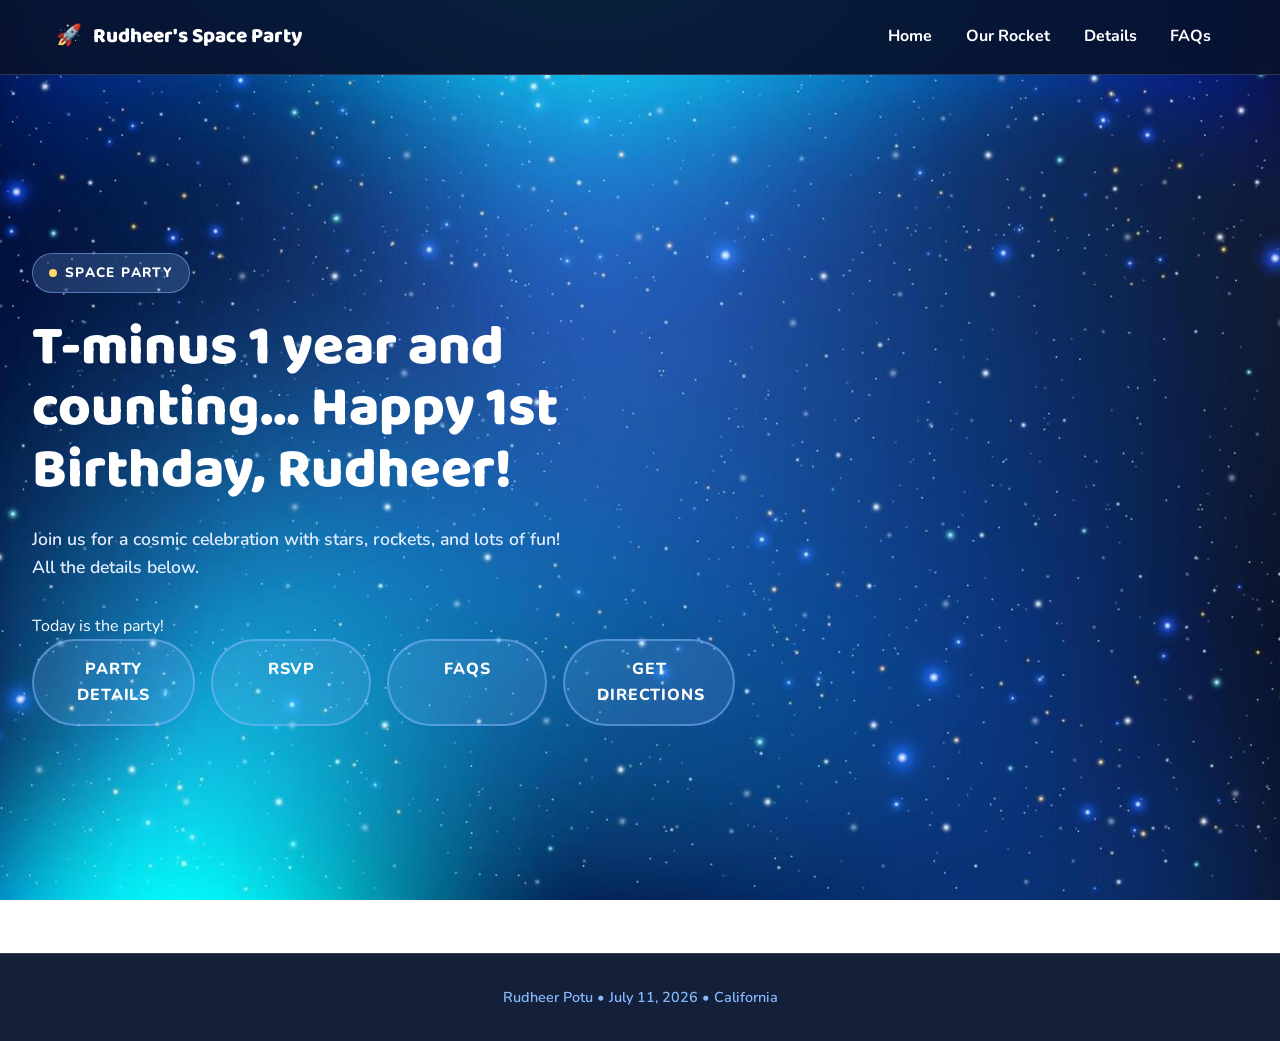
==== index.html @ 43c9e6d1 "Modify countdown timer and update HTML structure Updated countdown timer to reflect the new party da" ====
<!DOCTYPE html>
<html lang="en">
<head>
  <meta charset="UTF-8" />
  <meta name="viewport" content="width=device-width, initial-scale=1.0" />
  <title>Rudheer's First Birthday</title>
  <link rel="preconnect" href="https://fonts.googleapis.com">
  <link rel="preconnect" href="https://fonts.gstatic.com" crossorigin>
  <link href="https://fonts.googleapis.com/css2?family=Baloo+2:wght@700;800&family=Nunito:wght@600;700;800&display=swap" rel="stylesheet">
  <link rel="icon" href="favicon.ico" type="image/x-icon">
  <link rel="stylesheet" href="styles.css">
</head>
<body>
  <header>
    <div class="container nav">
      <a href="index.html" class="brand"><span class="brand-badge">🚀</span><span>Rudheer's Space Party</span></a>
      <nav class="nav-links">
        <a href="index.html">Home</a>
        <a href="baby.html">Our Rocket</a>
        <a href="details.html">Details</a>
        <a href="faq.html">FAQs</a>
      </nav>
    </div>
  </header>

  <section class="hero-grid">
    <div class="hero-copy fade-in">
      <span class="tag"><span class="tag-dot"></span> Space Party</span>
      <h1>T-minus 1 year and counting… Happy 1st Birthday, Rudheer!</h1>
      <p>Join us for a cosmic celebration with stars, rockets, and lots of fun!<br>All the details below.</p>

      <div id="countdown"></div>

      <div class="hero-actions">
        <a class="btn btn-secondary" href="details.html">Party Details</a>
        <a class="btn btn-secondary" href="https://forms.gle/5aDGdsRnJj6wtt396" target="_blank" rel="noopener noreferrer">RSVP</a>
        <a class="btn btn-secondary" href="faq.html">FAQs</a>
        <a class="btn btn-secondary" href="https://maps.google.com/?q=Peacock+Banquet+Hall+6622+Dublin+Blvd+Dublin+CA+94568" target="_blank" rel="noopener noreferrer">Get Directions</a>
      </div>
    </div>

    <div class="hero-art fade-in" style="position: relative; height: 640px; transform: scale(1.0); transform-origin: center; overflow: visible;">
      <!-- your SVG here -->
    </div>
  </section>

  <footer><div class="container">Rudheer Potu • July 11, 2026 • California</div></footer>

  <script>
    const targetDate = new Date("2026-07-11T00:00:00").getTime();
    const el = document.getElementById("countdown");

    function updateCountdown() {
      const now = Date.now();
      const diff = targetDate - now;

      if (diff <= 0) {
        el.textContent = "Today is the party!";
        return;
      }

      const days = Math.floor(diff / (1000 * 60 * 60 * 24));
      const hours = Math.floor((diff / (1000 * 60 * 60)) % 24);
      const minutes = Math.floor((diff / (1000 * 60)) % 60);
      const seconds = Math.floor((diff / 1000) % 60);

      el.textContent = `${days}d ${hours}h ${minutes}m ${seconds}s`;
    }

    updateCountdown();
    setInterval(updateCountdown, 1000);
  </script>
</body>
</html>
---- styles.css ----
/* ===== RESET & BASE ===== */
* {
  margin: 0;
  padding: 0;
  box-sizing: border-box;
}

body {
  font-family: 'Nunito', 'Arial', sans-serif;
  font-size: 16px;
  line-height: 1.6;
  color: #ffffff;
  background-image: url('space-background.jpg');
  background-size: cover;
  background-position: center;
  background-attachment: fixed;
  background-repeat: no-repeat;
  min-height: 100vh;
}

/* ===== TYPOGRAPHY (CONSISTENT ACROSS ALL PAGES) ===== */
h1, h2, h3 {
  font-family: 'Baloo 2', 'Trebuchet MS', sans-serif;
  font-weight: 800;
  line-height: 1.1;
  margin-bottom: 1rem;
  color: #ffffff;
}

h1 { font-size: clamp(2rem, 8vw, 3.5rem); }
h2 { font-size: clamp(1.5rem, 6vw, 2.5rem); }
h3 { font-size: clamp(1.2rem, 4vw, 1.8rem); }

p {
  font-size: clamp(1rem, 3vw, 1.1rem);
  margin-bottom: 1rem;
  color: #e2edff;
  font-weight: 600;
}

/* ===== NAVIGATION (MOBILE FRIENDLY) ===== */
header {
  background: rgba(8, 20, 47, 0.95);
  backdrop-filter: blur(10px);
  position: sticky;
  top: 0;
  z-index: 1000;
  padding: 1rem 0;
  border-bottom: 1px solid rgba(255, 255, 255, 0.15);
}

.container {
  max-width: 1200px;
  margin: 0 auto;
  padding: 0 1rem;
}

.nav {
  display: flex;
  justify-content: space-between;
  align-items: center;
  flex-wrap: wrap;
  gap: 1rem;
}

.brand {
  display: inline-flex;
  align-items: center;
  gap: 0.7rem;
  font-family: 'Baloo 2', sans-serif;
  font-size: 1.3rem;
  font-weight: 800;
  color: #ffffff;
  text-decoration: none;
}

.brand-badge svg {
  filter: drop-shadow(0 0 8px rgba(135, 185, 255, 0.6));
}

.nav-links {
  display: flex;
  gap: 0.5rem;
  flex-wrap: wrap;
}

.nav-links a {
  color: #ffffff;
  font-weight: 700;
  font-size: 1rem;
  padding: 0.5rem 0.8rem;
  border-radius: 8px;
  text-decoration: none;
  transition: all 0.2s ease;
}

.nav-links a:hover,
.nav-links a:focus-visible {
  background: rgba(135, 185, 255, 0.3);
  transform: translateY(-2px);
}

/* Mobile hamburger menu */
.mobile-menu-btn {
  display: none;
  background: none;
  border: none;
  color: white;
  font-size: 1.8rem;
  cursor: pointer;
  padding: 0.5rem;
}

/* ===== HERO SECTION ===== */
.hero-grid {
  display: grid;
  grid-template-columns: 1fr;
  gap: 2rem;
  padding: 3rem 1rem;
  min-height: calc(100vh - 70px);
  align-items: center;
}

@media (min-width: 768px) {
  .hero-grid {
    grid-template-columns: 1fr 1fr;
    padding: 4rem 2rem;
  }
}

.tag {
  display: inline-flex;
  align-items: center;
  gap: 0.5rem;
  padding: 0.5rem 1rem;
  border-radius: 50px;
  background: rgba(135, 185, 255, 0.2);
  border: 1px solid rgba(135, 185, 255, 0.5);
  color: #ffffff;
  font-size: 0.85rem;
  text-transform: uppercase;
  letter-spacing: 0.1em;
  font-weight: 800;
  margin-bottom: 1.5rem;
}

.tag-dot {
  width: 8px;
  height: 8px;
  background: #ffd86f;
  border-radius: 50%;
  animation: pulse 2s infinite;
}

.hero-copy h1 {
  margin-bottom: 1.5rem;
}

.hero-copy p {
  font-size: 1.1rem;
  margin-bottom: 2rem;
  max-width: 600px;
}

.hero-actions {
  display: flex;
  flex-direction: column;
  gap: 1rem;
}

@media (min-width: 500px) {
  .hero-actions {
    flex-direction: row;
  }
}


.hero-art {
  position: relative;
  overflow: hidden;
}

.hero-art svg {
  width: 100%;
  max-width: 100%;
  height: auto;
  display: block;
}

/* ===== BUTTONS (CONSISTENT & MOBILE-FRIENDLY) ===== */
.btn {
  display: inline-block;
  padding: 1rem 2rem;
  border-radius: 50px;
  font-weight: 800;
  font-size: 1rem;
  text-decoration: none;
  text-transform: uppercase;
  letter-spacing: 0.05em;
  transition: all 0.3s cubic-bezier(0.34, 1.56, 0.64, 1);
  cursor: pointer;
  border: none;
  min-width: 160px;
  text-align: center;
}

.btn-primary {
  background: #87b9ff;
  color: #08142f;
}

.btn-primary:hover {
  background: #aed0ff;
  transform: translateY(-4px) scale(1.05);
  box-shadow: 0 10px 25px rgba(135, 185, 255, 0.4);
}

.btn-secondary {
  background: rgba(135, 185, 255, 0.15);
  color: #ffffff;
  border: 2px solid rgba(135, 185, 255, 0.5);
}

.btn-secondary:hover {
  background: rgba(135, 185, 255, 0.3);
  transform: translateY(-4px);
  box-shadow: 0 10px 25px rgba(135, 185, 255, 0.3);
}

/* ===== CARDS (CONSISTENT ACROSS ALL PAGES) ===== */
.cards {
  display: grid;
  grid-template-columns: 1fr;
  gap: 1.5rem;
  margin: 2rem 0;
}

@media (min-width: 600px) {
  .cards {
    grid-template-columns: repeat(2, 1fr);
  }
}

@media (min-width: 900px) {
  .cards {
    grid-template-columns: repeat(3, 1fr);
  }
}

.card {
  background: rgba(16, 32, 75, 0.85);
  border: 1px solid rgba(255, 255, 255, 0.15);
  border-radius: 20px;
  padding: 1.5rem;
  transition: transform 0.3s ease;
}

.card:hover {
  transform: translateY(-5px);
  box-shadow: 0 15px 35px rgba(0, 0, 0, 0.3);
}

.card .label {
  font-size: 0.75rem;
  text-transform: uppercase;
  letter-spacing: 0.1em;
  color: #87b9ff;
  font-weight: 800;
  display: block;
  margin-bottom: 0.5rem;
}

.card strong {
  display: block;
  font-size: 1.2rem;
  font-weight: 800;
  color: #ffffff;
  margin-bottom: 0.5rem;
}

.card p {
  font-size: 0.95rem;
  color: #e2edff;
  margin: 0;
}

/* ===== SECTIONS ===== */
section {
  padding: 3rem 1rem;
}

.section-shell {
  max-width: 900px;
  margin: 0 auto;
}

.section-intro {
  font-size: 1.1rem;
  color: #e2edff;
  margin-bottom: 2rem;
}

/* ===== FOOTER ===== */
footer {
  background: rgba(8, 20, 47, 0.95);
  padding: 2rem 1rem;
  text-align: center;
  border-top: 1px solid rgba(255, 255, 255, 0.15);
  margin-top: 3rem;
}

footer .container {
  color: #87b9ff;
  font-size: 0.9rem;
  font-weight: 600;
}

/* ===== ANIMATIONS ===== */
@keyframes pulse {
  0%, 100% { opacity: 1; }
  50% { opacity: 0.5; }
}

@keyframes floatTag {
  0%, 100% { transform: translateY(0); }
  50% { transform: translateY(-5px); }
}

.fade-in {
  animation: fadeIn 0.6s ease-in;
}

@keyframes fadeIn {
  from { opacity: 0; transform: translateY(20px); }
  to { opacity: 1; transform: translateY(0); }
}

/* ===== UR L LINKS ===== */
a {
  color: #87b9ff;
  text-decoration: none;
  transition: color 0.2s;
}

a:hover {
  color: #aed0ff;
}

.map-link {
  color: #87b9ff;
  font-weight: 800;
  text-decoration: underline;
  text-decoration-thickness: 2px;
  text-underline-offset: 4px;
}

/* ===== FAQ DETAILS ===== */
details {
  background: rgba(16, 32, 75, 0.6);
  border: 1px solid rgba(255, 255, 255, 0.1);
  border-radius: 12px;
  margin-bottom: 1rem;
  padding: 1rem;
}

summary {
  font-weight: 800;
  cursor: pointer;
  color: #ffffff;
  list-style: none;
  font-size: 1.05rem;
}

summary::-webkit-details-marker {
  display: none;
}

details p {
  margin-top: 0.8rem;
  color: #e2edff;
}

/* ===== RESPONSIVE TWEAKS ===== */
@media (max-width: 767px) {
  body {
    font-size: 15px;
  }

  h1 { font-size: 2.2rem; }
  h2 { font-size: 1.8rem; }

  .nav {
    flex-direction: column;
    align-items: flex-start;
  }

  .nav-links {
    width: 100%;
    justify-content: flex-start;
  }

  .hero-grid {
    padding: 1.5rem 1rem;
    min-height: auto;
  }

  .btn {
    width: 100%;
    min-width: auto;
  }

  .cards {
    grid-template-columns: 1fr;
  }

  .hero-art {
    max-height: 320px;
    overflow: hidden;
  }

  .hero-art svg {
    transform: none !important;
    width: 100%;
    height: auto;
  }
}
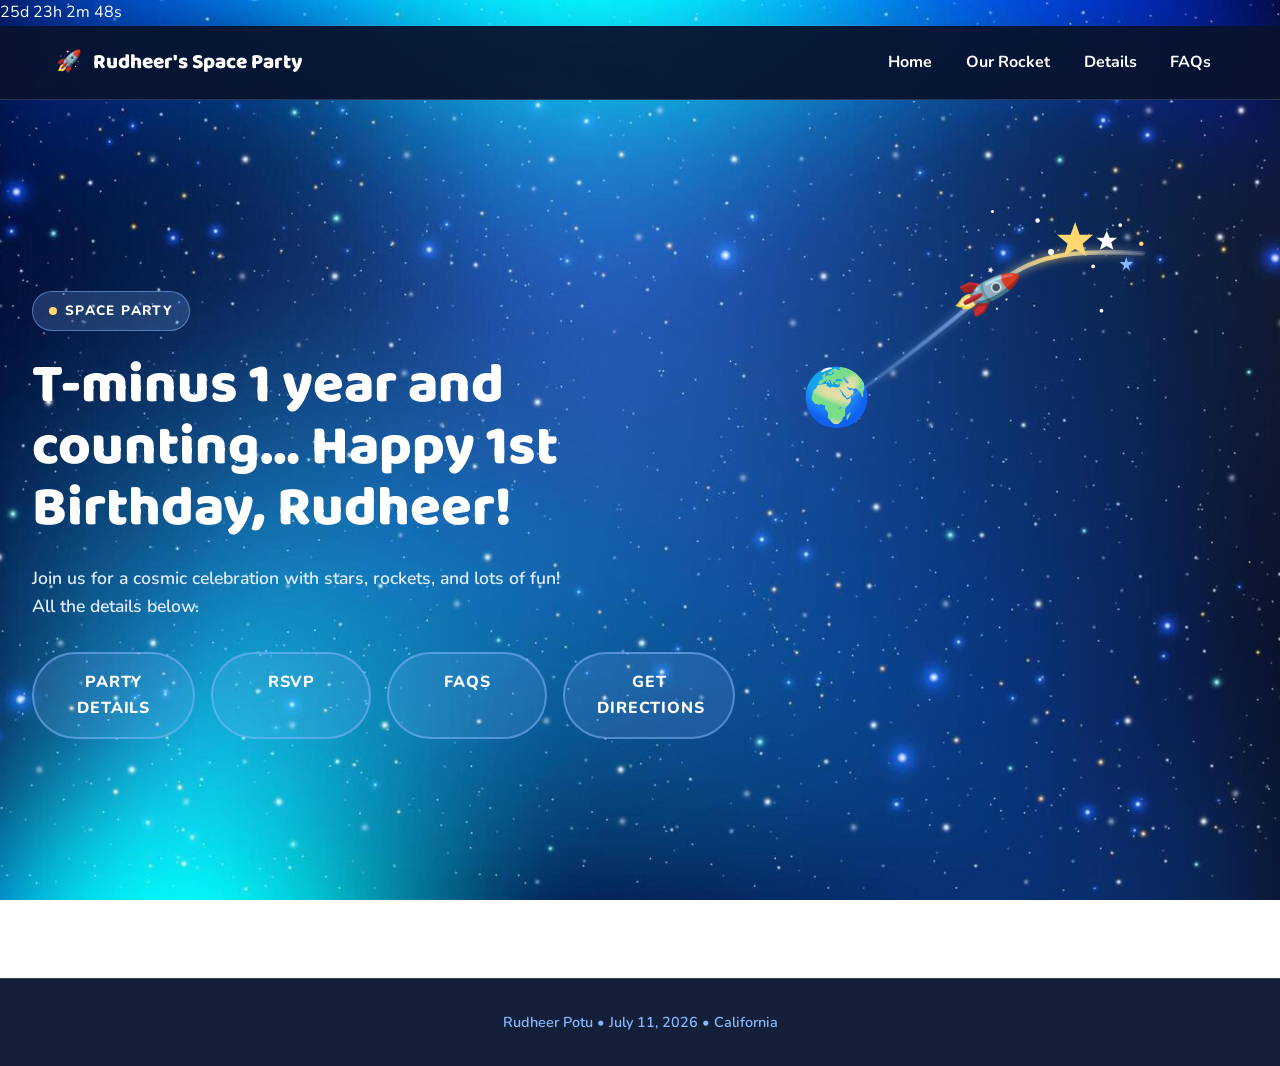
==== commit e3c08965: "Update countdown script and HTML structure" ====
--- a/index.html
+++ b/index.html
@@ -4,13 +4,14 @@
   <meta charset="UTF-8" />
   <meta name="viewport" content="width=device-width, initial-scale=1.0" />
   <title>Rudheer's First Birthday</title>
+  <div id="countdown"></div>
   <link rel="preconnect" href="https://fonts.googleapis.com">
   <link rel="preconnect" href="https://fonts.gstatic.com" crossorigin>
   <link href="https://fonts.googleapis.com/css2?family=Baloo+2:wght@700;800&family=Nunito:wght@600;700;800&display=swap" rel="stylesheet">
   <link rel="icon" href="favicon.ico" type="image/x-icon">
   <link rel="stylesheet" href="styles.css">
 </head>
-<body>
+ <body>
   <header>
     <div class="container nav">
       <a href="index.html" class="brand"><span class="brand-badge">🚀</span><span>Rudheer's Space Party</span></a>
@@ -22,53 +23,72 @@
       </nav>
     </div>
   </header>
-
   <section class="hero-grid">
     <div class="hero-copy fade-in">
       <span class="tag"><span class="tag-dot"></span> Space Party</span>
       <h1>T-minus 1 year and counting… Happy 1st Birthday, Rudheer!</h1>
-      <p>Join us for a cosmic celebration with stars, rockets, and lots of fun!<br>All the details below.</p>
-
-      <div id="countdown"></div>
-
+      <p>Join us for a cosmic celebration with stars, rockets, and lots of fun!<br> All the details below.</p>
       <div class="hero-actions">
-        <a class="btn btn-secondary" href="details.html">Party Details</a>
-        <a class="btn btn-secondary" href="https://forms.gle/5aDGdsRnJj6wtt396" target="_blank" rel="noopener noreferrer">RSVP</a>
-        <a class="btn btn-secondary" href="faq.html">FAQs</a>
-        <a class="btn btn-secondary" href="https://maps.google.com/?q=Peacock+Banquet+Hall+6622+Dublin+Blvd+Dublin+CA+94568" target="_blank" rel="noopener noreferrer">Get Directions</a>
+        <a class="btn btn-secondary" href="details.html"target="_blank">Party Details</a>
+        <a class="btn btn-secondary" href="https://forms.gle/5aDGdsRnJj6wtt396" target="_blank">RSVP</a>
+        <a class="btn btn-secondary" href="faq.html" target="_blank">FAQs</a>
+        <a class="btn btn-secondary" href="https://maps.google.com/?q=Peacock+Banquet+Hall+6622+Dublin+Blvd+Dublin+CA+94568" target="_blank">Get Directions</a>
       </div>
     </div>
-
     <div class="hero-art fade-in" style="position: relative; height: 640px; transform: scale(1.0); transform-origin: center; overflow: visible;">
-      <!-- your SVG here -->
+        <svg viewBox="0 0 640 440" width="120%" height="150%" aria-hidden="true">
+        <defs>
+          <linearGradient id="trailGlow" x1="0%" y1="0%" x2="100%" y2="0%">
+            <stop offset="0%" stop-color="#87b9ff" stop-opacity="0.05"/>
+            <stop offset="35%" stop-color="#87b9ff" stop-opacity="0.5"/>
+            <stop offset="70%" stop-color="#ffd86f" stop-opacity="0.95"/>
+            <stop offset="100%" stop-color="#ffffff" stop-opacity="0.15"/>
+          </linearGradient>
+          <filter id="softGlow" x="-50%" y="-50%" width="200%" height="200%"><feGaussianBlur stdDeviation="6" result="blur"/><feMerge><feMergeNode in="blur"/><feMergeNode in="SourceGraphic"/></feMerge></filter>
+        </defs>
+        <text x="92" y="294" text-anchor="middle" font-size="74">🌍</text>
+        <path d="M110 270 C 175 225, 225 185, 285 135 S 385 70, 500 78" stroke="url(#trailGlow)" stroke-width="6" fill="none" stroke-linecap="round" filter="url(#softGlow)"/>
+        <path d="M110 270 C 175 225, 225 185, 285 135 S 385 70, 500 78" stroke="#ffffff" stroke-opacity="0.15" stroke-width="1.5" fill="none" stroke-linecap="round"/>
+        <text x="285" y="150" text-anchor="middle" font-size="64" transform="rotate(18 285 150)">🚀</text>
+        <g transform="translate(410 62)">
+          <polygon points="0,-26 6,-9 24,-9 10,3 15,19 0,10 -15,19 -10,3 -24,-9 -6,-9" fill="#ffd86f" opacity="1"/>
+          <polygon points="42,-14 46,-5 56,-5 48,1 51,11 42,6 33,11 36,1 28,-5 38,-5" fill="#ffffff" opacity="1"/>
+          <polygon points="68,20 70,27 77,27 71,32 73,39 68,34 63,39 65,32 59,27 66,27" fill="#87b9ff" opacity="1"/>
+          <circle cx="-32" cy="14" r="4" fill="#ffffff" opacity="1"/>
+          <circle cx="88" cy="3" r="3" fill="#ffd86f" opacity="1"/>
+          <circle cx="24" cy="33" r="2.5" fill="#ffffff" opacity="1"/>
+        </g>
+        <circle cx="360" cy="34" r="3" fill="#ffffff" opacity="1"/>
+        <circle cx="470" cy="40" r="2.5" fill="#ffffff" opacity="1"/>
+        <circle cx="300" cy="22" r="2" fill="#ffffff" opacity="1"/>
+        <circle cx="445" cy="154" r="2.5" fill="#ffffff" opacity="1"/>
+      </svg>
     </div>
   </section>
+  <footer><div class="container">Rudheer Potu • July 11, 2026 • California</div></footer>
+    <script>
+  const targetDate = new Date("2026-12-31T23:59:59").getTime();
+  const el = document.getElementById("countdown");
 
-  <footer><div class="container">Rudheer Potu • July 11, 2026 • California</div></footer>
+  function updateCountdown() {
+    const now = Date.now();
+    const diff = targetDate - now;
 
-  <script>
-    const targetDate = new Date("2026-07-11T00:00:00").getTime();
-    const el = document.getElementById("countdown");
-
-    function updateCountdown() {
-      const now = Date.now();
-      const diff = targetDate - now;
-
-      if (diff <= 0) {
-        el.textContent = "Today is the party!";
-        return;
-      }
-
-      const days = Math.floor(diff / (1000 * 60 * 60 * 24));
-      const hours = Math.floor((diff / (1000 * 60 * 60)) % 24);
-      const minutes = Math.floor((diff / (1000 * 60)) % 60);
-      const seconds = Math.floor((diff / 1000) % 60);
-
-      el.textContent = `${days}d ${hours}h ${minutes}m ${seconds}s`;
+    if (diff <= 0) {
+      el.textContent = "Time's up!";
+      return;
     }
 
-    updateCountdown();
-    setInterval(updateCountdown, 1000);
-  </script>
+    const days = Math.floor(diff / (1000 * 60 * 60 * 24));
+    const hours = Math.floor((diff / (1000 * 60 * 60)) % 24);
+    const minutes = Math.floor((diff / (1000 * 60)) % 60);
+    const seconds = Math.floor((diff / 1000) % 60);
+
+    el.textContent = `${days}d ${hours}h ${minutes}m ${seconds}s`;
+  }
+
+  updateCountdown();
+  setInterval(updateCountdown, 1000);
+</script>
 </body>
 </html>
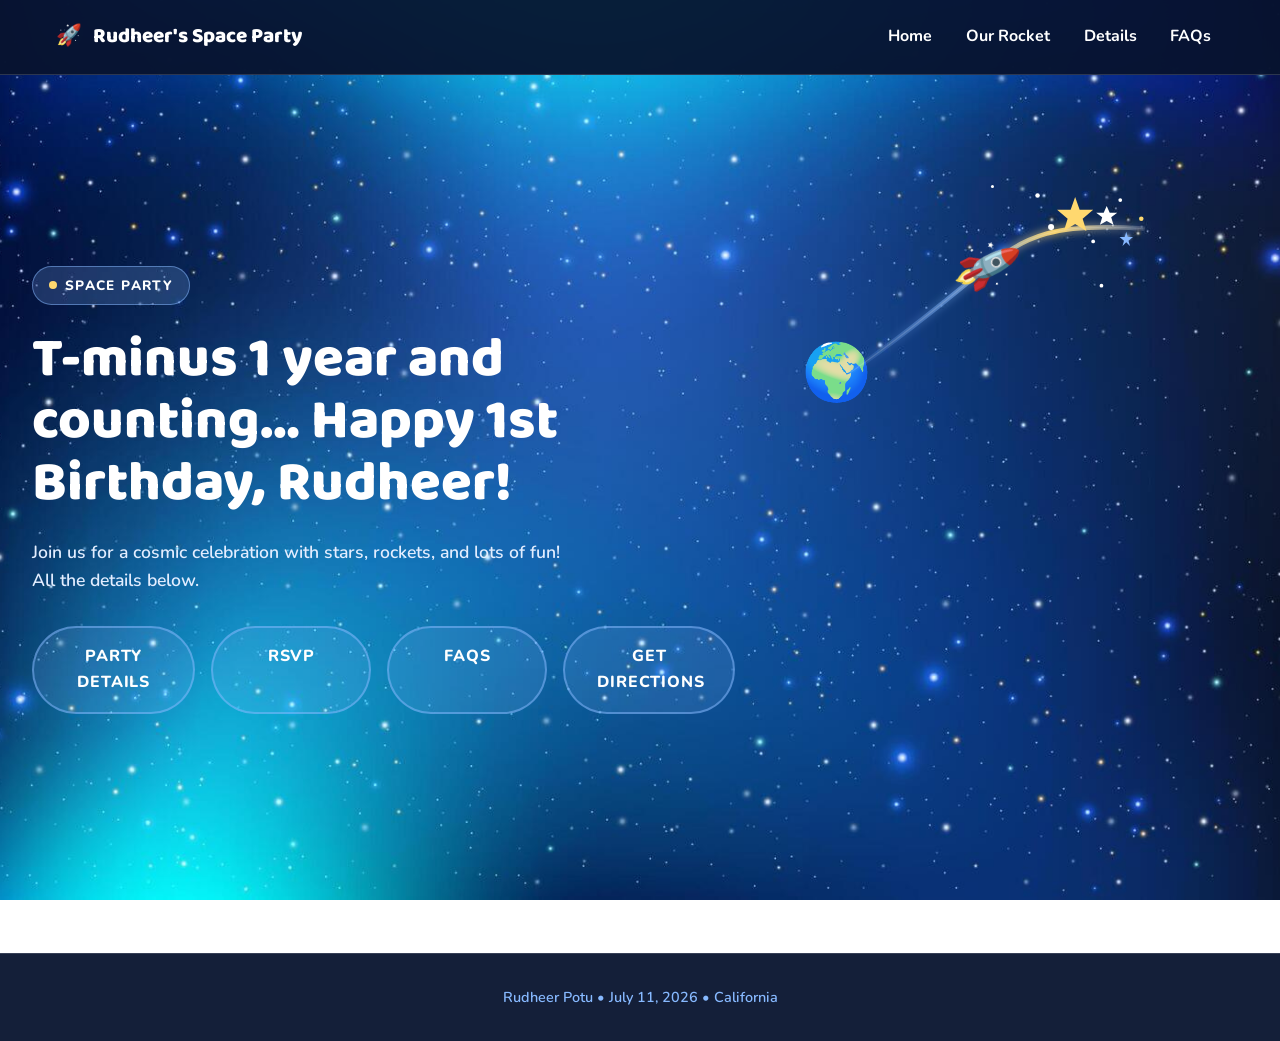
==== commit 6ff84a81: "Update countdown target date and title format" ====
--- a/index.html
+++ b/index.html
@@ -3,8 +3,7 @@
 <head>
   <meta charset="UTF-8" />
   <meta name="viewport" content="width=device-width, initial-scale=1.0" />
-  <title>Rudheer's First Birthday</title>
-  <div id="countdown"></div>
+  <title>Rudheer's First Birthday  |  <div id="countdown"></div></title>
   <link rel="preconnect" href="https://fonts.googleapis.com">
   <link rel="preconnect" href="https://fonts.gstatic.com" crossorigin>
   <link href="https://fonts.googleapis.com/css2?family=Baloo+2:wght@700;800&family=Nunito:wght@600;700;800&display=swap" rel="stylesheet">
@@ -67,9 +66,8 @@
   </section>
   <footer><div class="container">Rudheer Potu • July 11, 2026 • California</div></footer>
     <script>
-  const targetDate = new Date("2026-12-31T23:59:59").getTime();
+  const targetDate = new Date("2026-07-11T11:30:00").getTime();
   const el = document.getElementById("countdown");
-
   function updateCountdown() {
     const now = Date.now();
     const diff = targetDate - now;
@@ -86,7 +84,6 @@
 
     el.textContent = `${days}d ${hours}h ${minutes}m ${seconds}s`;
   }
-
   updateCountdown();
   setInterval(updateCountdown, 1000);
 </script>
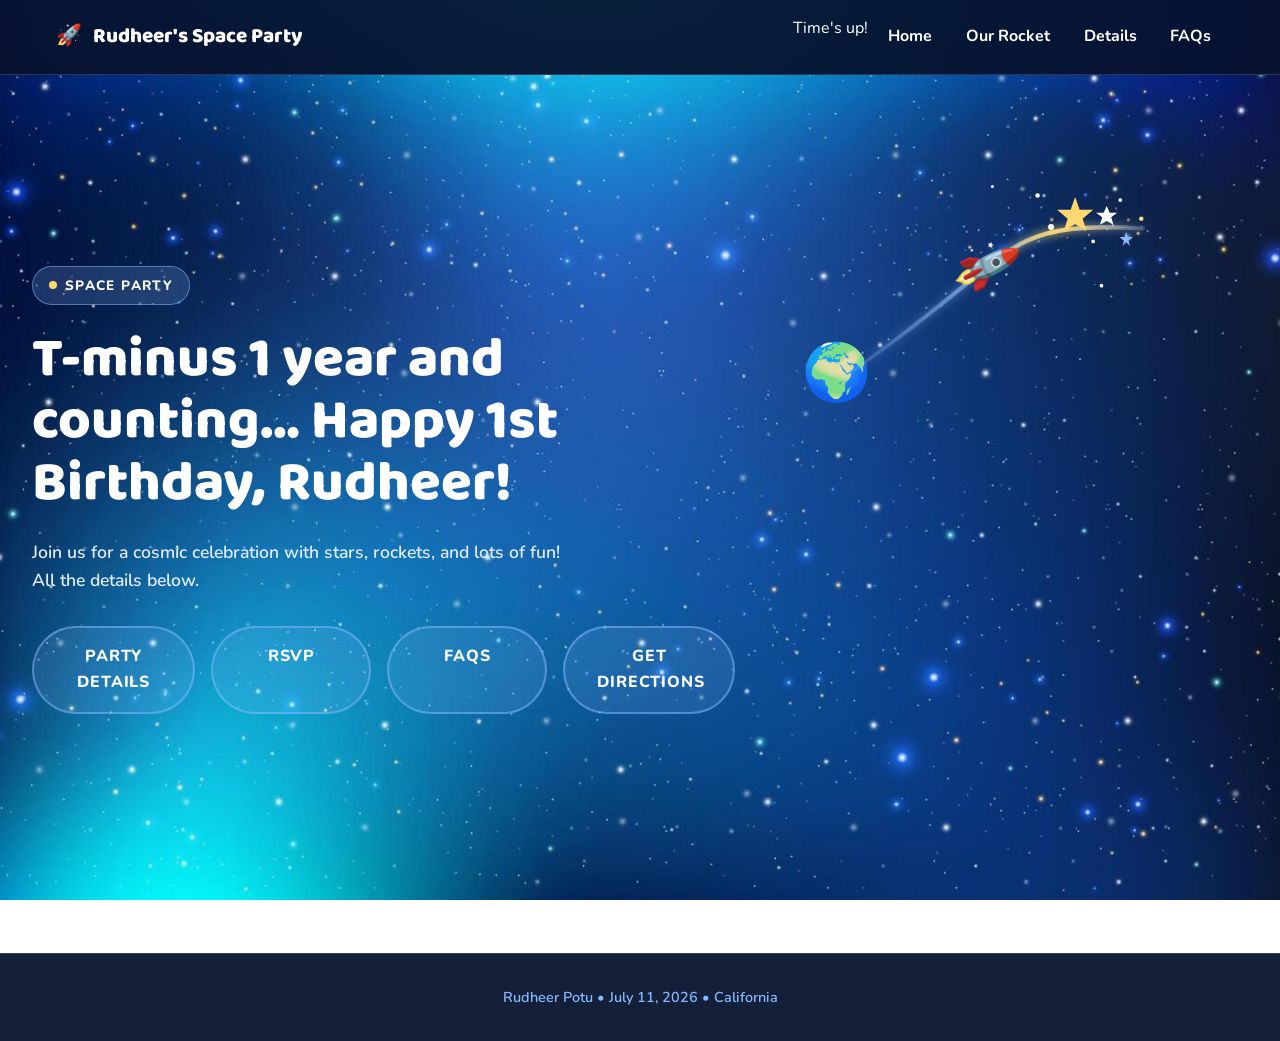
==== commit deae80cd: "Fix title and add countdown div in index.html" ====
--- a/index.html
+++ b/index.html
@@ -3,7 +3,7 @@
 <head>
   <meta charset="UTF-8" />
   <meta name="viewport" content="width=device-width, initial-scale=1.0" />
-  <title>Rudheer's First Birthday  |  <div id="countdown"></div></title>
+  <title>Rudheer's First Birthday</title>
   <link rel="preconnect" href="https://fonts.googleapis.com">
   <link rel="preconnect" href="https://fonts.gstatic.com" crossorigin>
   <link href="https://fonts.googleapis.com/css2?family=Baloo+2:wght@700;800&family=Nunito:wght@600;700;800&display=swap" rel="stylesheet">
@@ -15,6 +15,7 @@
     <div class="container nav">
       <a href="index.html" class="brand"><span class="brand-badge">🚀</span><span>Rudheer's Space Party</span></a>
       <nav class="nav-links">
+        <div id="countdown"></div>
         <a href="index.html">Home</a>
         <a href="baby.html">Our Rocket</a>
         <a href="details.html">Details</a>
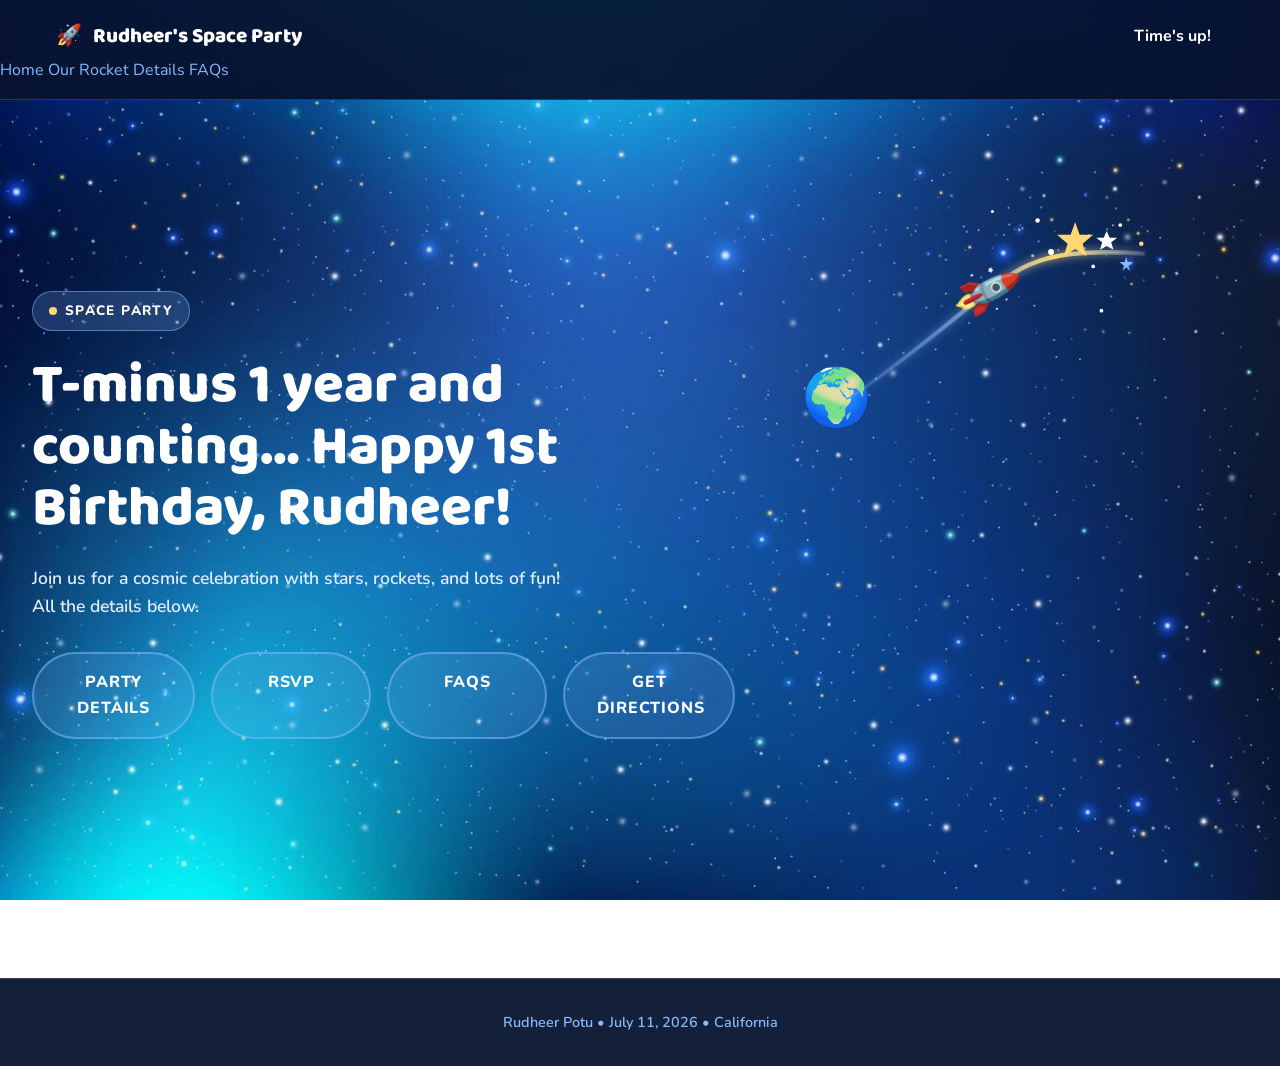
==== commit 5571417b: "Fix countdown div structure in index.html" ====
--- a/index.html
+++ b/index.html
@@ -15,7 +15,7 @@
     <div class="container nav">
       <a href="index.html" class="brand"><span class="brand-badge">🚀</span><span>Rudheer's Space Party</span></a>
       <nav class="nav-links">
-        <div id="countdown"></div>
+       <a <div id="countdown"></div></a>
         <a href="index.html">Home</a>
         <a href="baby.html">Our Rocket</a>
         <a href="details.html">Details</a>
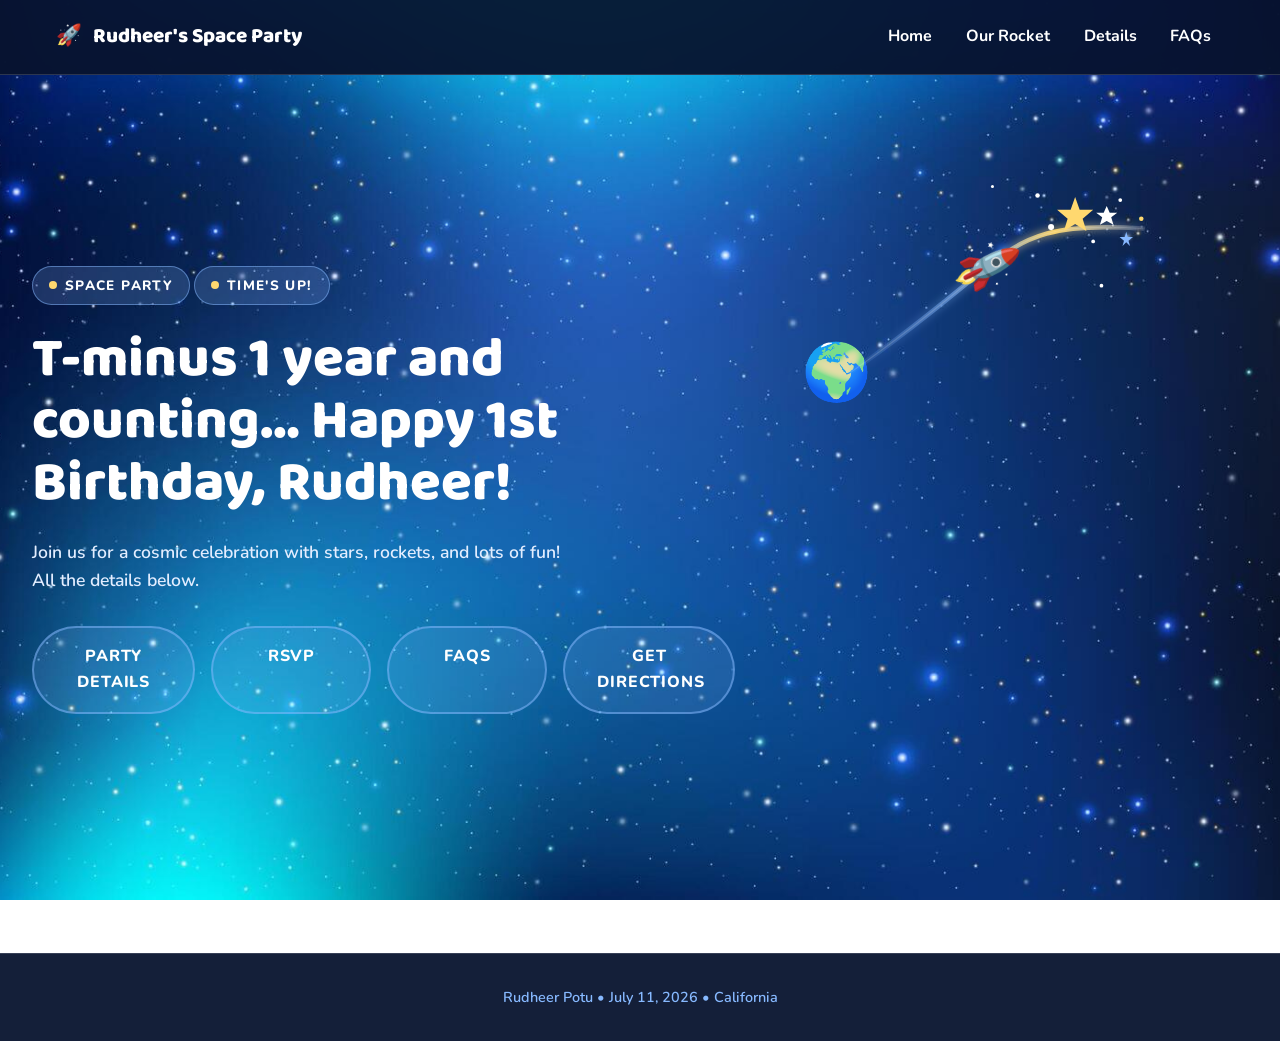
==== commit 9c4a1305: "Fix countdown div placement in index.html" ====
--- a/index.html
+++ b/index.html
@@ -15,7 +15,6 @@
     <div class="container nav">
       <a href="index.html" class="brand"><span class="brand-badge">🚀</span><span>Rudheer's Space Party</span></a>
       <nav class="nav-links">
-       <a <div id="countdown"></div></a>
         <a href="index.html">Home</a>
         <a href="baby.html">Our Rocket</a>
         <a href="details.html">Details</a>
@@ -26,6 +25,7 @@
   <section class="hero-grid">
     <div class="hero-copy fade-in">
       <span class="tag"><span class="tag-dot"></span> Space Party</span>
+      <span class="tag"><span class="tag-dot"></span><div id="countdown"></div></span>
       <h1>T-minus 1 year and counting… Happy 1st Birthday, Rudheer!</h1>
       <p>Join us for a cosmic celebration with stars, rockets, and lots of fun!<br> All the details below.</p>
       <div class="hero-actions">
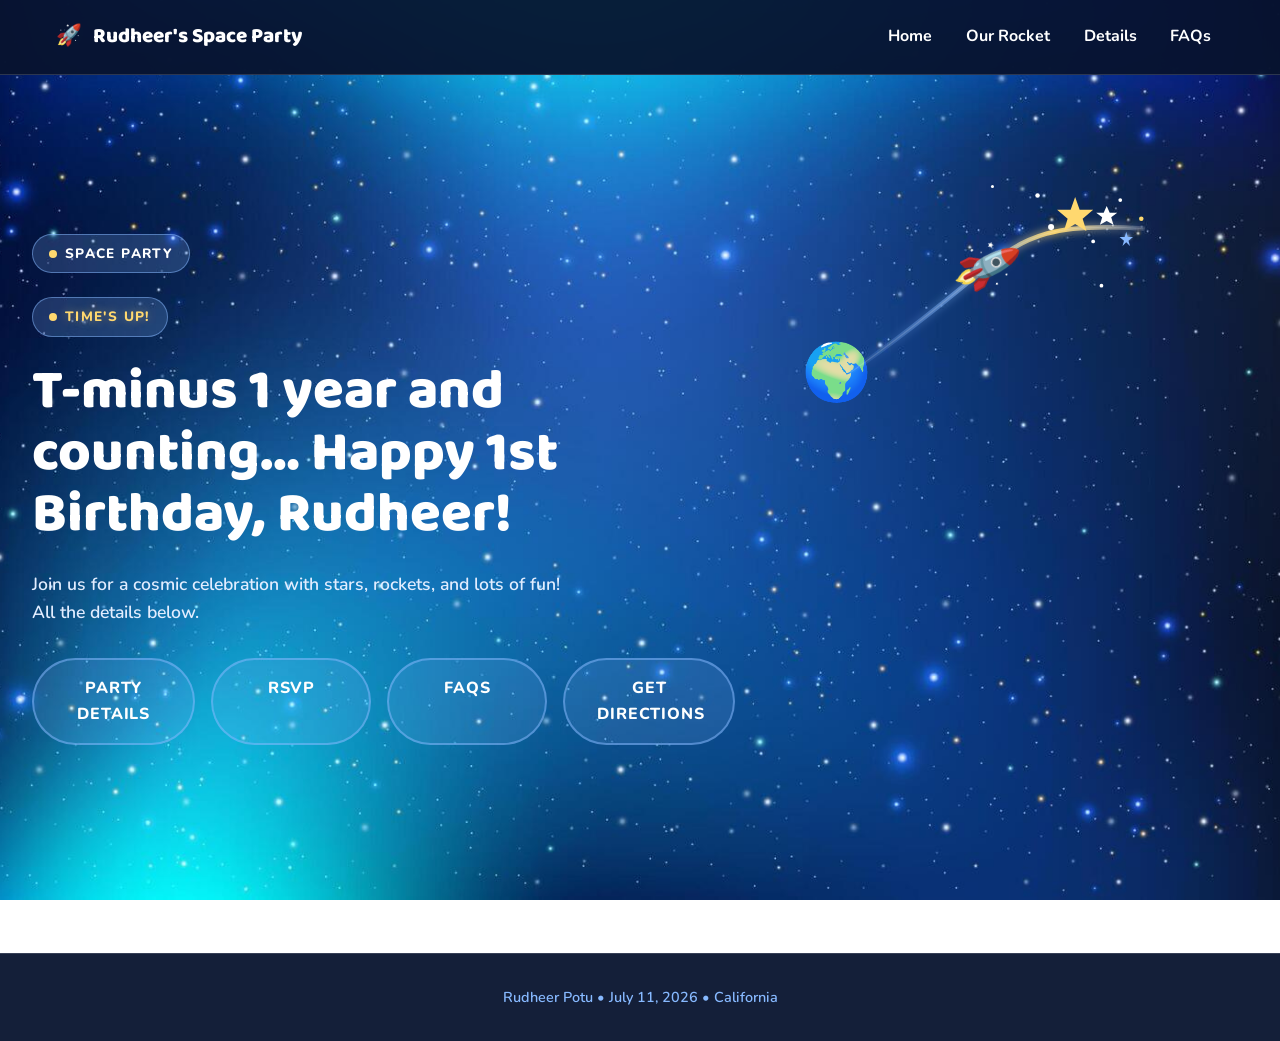
==== commit bf81f49a: "Update index.html" ====
--- a/index.html
+++ b/index.html
@@ -24,7 +24,7 @@
   </header>
   <section class="hero-grid">
     <div class="hero-copy fade-in">
-      <span class="tag"><span class="tag-dot"></span> Space Party</span>
+      <span class="tag"><span class="tag-dot"></span> Space Party</span><br>
       <span class="tag"><span class="tag-dot"></span><div id="countdown"></div></span>
       <h1>T-minus 1 year and counting… Happy 1st Birthday, Rudheer!</h1>
       <p>Join us for a cosmic celebration with stars, rockets, and lots of fun!<br> All the details below.</p>
--- a/styles.css
+++ b/styles.css
@@ -424,3 +424,7 @@
     height: auto;
   }
 }
+#countdown {
+  color: #ffd86f;
+  text-shadow: 0 0 10px rgba(255, 216, 111, 0.45);
+}
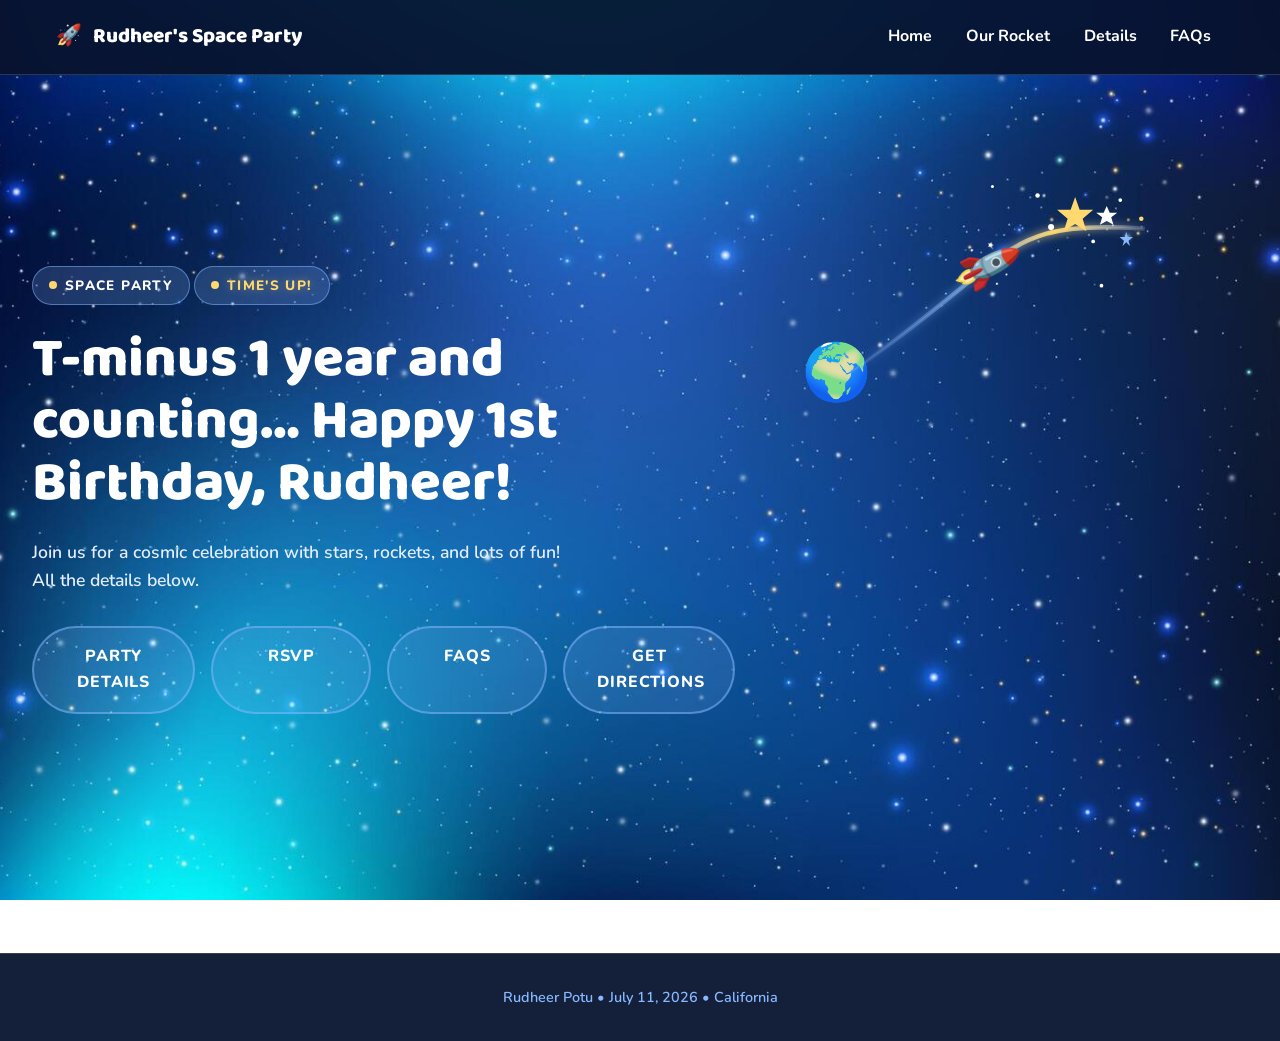
==== commit b191c67c: "Fix HTML tag formatting for Space Party" ====
--- a/index.html
+++ b/index.html
@@ -24,7 +24,7 @@
   </header>
   <section class="hero-grid">
     <div class="hero-copy fade-in">
-      <span class="tag"><span class="tag-dot"></span> Space Party</span><br>
+      <span class="tag"><span class="tag-dot"></span> Space Party</span>
       <span class="tag"><span class="tag-dot"></span><div id="countdown"></div></span>
       <h1>T-minus 1 year and counting… Happy 1st Birthday, Rudheer!</h1>
       <p>Join us for a cosmic celebration with stars, rockets, and lots of fun!<br> All the details below.</p>
